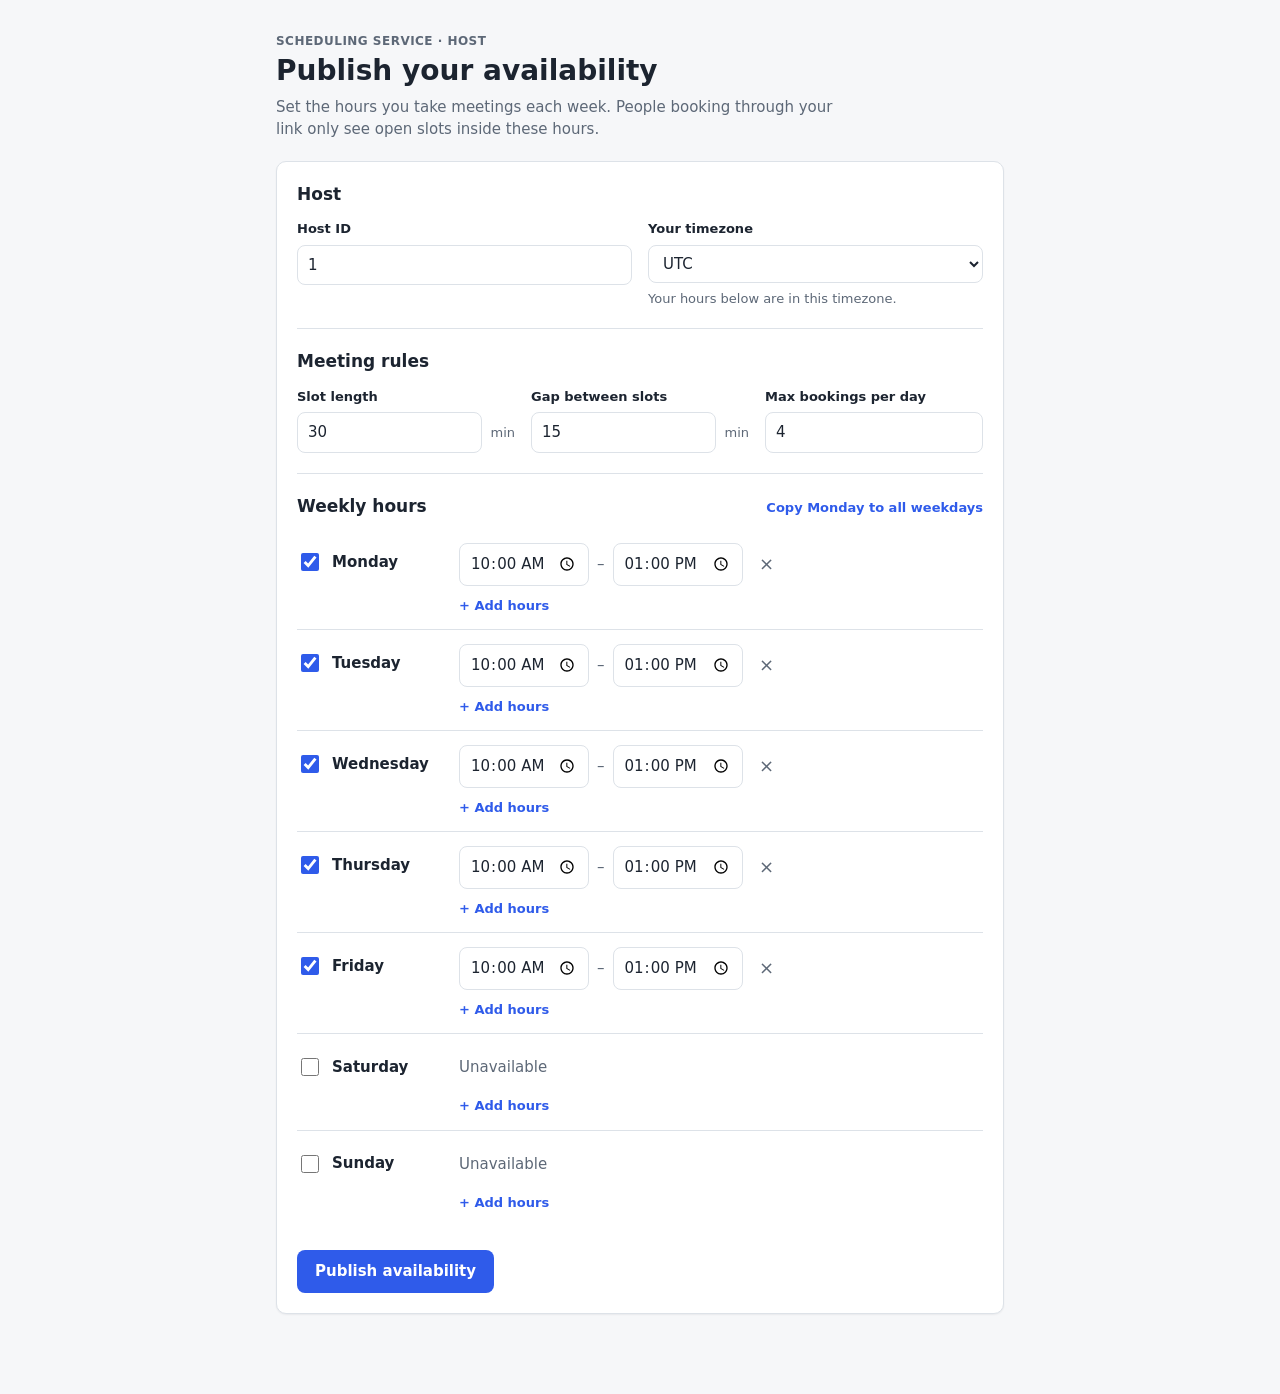
==== src/main/resources/static/host.html @ d370b205 "Add host UI for publishing availability host.html lets a host set their timezone, slot length, gap, " ====
<!doctype html>
<html lang="en">
<head>
  <meta charset="utf-8">
  <meta name="viewport" content="width=device-width, initial-scale=1">
  <title>Host availability</title>
  <link rel="stylesheet" href="css/host.css">
  <script type="module" src="js/host.js"></script>
</head>
<body>
<main class="page">
  <header class="page-header">
    <p class="eyebrow">Scheduling service &middot; Host</p>
    <h1>Publish your availability</h1>
    <p class="lede">Set the hours you take meetings each week. People booking through your link only see open
      slots inside these hours.</p>
  </header>

  <form id="availability-form" class="card" novalidate>
    <section class="section" aria-labelledby="who-heading">
      <h2 id="who-heading">Host</h2>
      <div class="grid grid-2">
        <div class="field">
          <label for="hostId">Host ID</label>
          <input id="hostId" name="hostId" type="number" min="1" step="1" value="1" required>
        </div>
        <div class="field">
          <label for="timezone">Your timezone</label>
          <select id="timezone" name="timezone" required></select>
          <p class="hint">Your hours below are in this timezone.</p>
        </div>
      </div>
    </section>

    <section class="section" aria-labelledby="rules-heading">
      <h2 id="rules-heading">Meeting rules</h2>
      <div class="grid grid-3">
        <div class="field">
          <label for="slotMinutes">Slot length</label>
          <div class="with-unit">
            <input id="slotMinutes" name="slotMinutes" type="number" min="5" max="480" step="5" value="30" required>
            <span class="unit">min</span>
          </div>
        </div>
        <div class="field">
          <label for="gapMinutes">Gap between slots</label>
          <div class="with-unit">
            <input id="gapMinutes" name="gapMinutes" type="number" min="0" max="240" step="5" value="15">
            <span class="unit">min</span>
          </div>
        </div>
        <div class="field">
          <label for="maxPerDay">Max bookings per day</label>
          <input id="maxPerDay" name="maxPerDay" type="number" min="1" max="100" step="1" value="4" required>
        </div>
      </div>
    </section>

    <section class="section" aria-labelledby="week-heading">
      <div class="section-head">
        <h2 id="week-heading">Weekly hours</h2>
        <button type="button" id="copy-monday" class="link-button">Copy Monday to all weekdays</button>
      </div>
      <div id="week" class="week"></div>
    </section>

    <div class="actions">
      <button type="submit" id="publish" class="primary">Publish availability</button>
      <p id="form-error" class="error" role="alert" hidden></p>
    </div>
  </form>

  <section id="result" class="card result" aria-live="polite" hidden></section>
</main>

<template id="day-row">
  <div class="day">
    <label class="day-toggle">
      <input type="checkbox" class="day-enabled">
      <span class="day-name"></span>
    </label>
    <div class="day-body">
      <ul class="windows"></ul>
      <p class="unavailable">Unavailable</p>
      <button type="button" class="link-button add-window">+ Add hours</button>
    </div>
  </div>
</template>

<template id="window-row">
  <li class="window">
    <input type="time" class="window-start" step="300" required>
    <span class="dash" aria-hidden="true">&ndash;</span>
    <input type="time" class="window-end" step="300" required>
    <button type="button" class="icon-button remove-window">&times;</button>
  </li>
</template>
</body>
</html>
---- src/main/resources/static/css/host.css ----
:root {
  --bg: #f6f7f9;
  --surface: #ffffff;
  --text: #1c2430;
  --muted: #5d6877;
  --border: #dde2e8;
  --accent: #2f5bea;
  --accent-text: #ffffff;
  --accent-soft: #e8eefd;
  --success: #1d7a46;
  --danger: #b42318;
  --danger-soft: #fdecea;
  --radius: 10px;
  --shadow: 0 1px 2px rgba(16, 24, 40, 0.06);
  color-scheme: light;
}

@media (prefers-color-scheme: dark) {
  :root {
    --bg: #11151b;
    --surface: #181e26;
    --text: #e6eaf0;
    --muted: #9aa5b3;
    --border: #2a333f;
    --accent: #7b9cff;
    --accent-text: #0e1420;
    --accent-soft: #1f2a44;
    --success: #5cc98b;
    --danger: #ff8a80;
    --danger-soft: #3a1d1b;
    --shadow: none;
    color-scheme: dark;
  }
}

* { box-sizing: border-box; }

body {
  margin: 0;
  background: var(--bg);
  color: var(--text);
  font: 15px/1.5 system-ui, -apple-system, "Segoe UI", Roboto, sans-serif;
}

.page {
  max-width: 760px;
  margin: 0 auto;
  padding: 32px 16px 64px;
}

.page-header { margin-bottom: 20px; }
h1 { font-size: 28px; line-height: 1.2; margin: 4px 0 8px; }
h2 { font-size: 17px; margin: 0 0 12px; }
h3 { font-size: 15px; margin: 20px 0 8px; }
.lede { color: var(--muted); margin: 0; max-width: 60ch; }
.eyebrow {
  margin: 0;
  font-size: 12px;
  font-weight: 600;
  letter-spacing: 0.04em;
  text-transform: uppercase;
  color: var(--muted);
}
.eyebrow.success { color: var(--success); }
.hint { color: var(--muted); font-size: 13px; margin: 6px 0 0; }

.card {
  background: var(--surface);
  border: 1px solid var(--border);
  border-radius: var(--radius);
  box-shadow: var(--shadow);
  padding: 20px;
  margin-bottom: 16px;
}

.section + .section {
  border-top: 1px solid var(--border);
  margin-top: 20px;
  padding-top: 20px;
}
.section-head {
  display: flex;
  align-items: baseline;
  justify-content: space-between;
  gap: 12px;
  flex-wrap: wrap;
  margin-bottom: 12px;
}
.section-head h2 { margin: 0; }

.grid { display: grid; gap: 16px; }
.grid-2 { grid-template-columns: repeat(2, minmax(0, 1fr)); }
.grid-3 { grid-template-columns: repeat(3, minmax(0, 1fr)); }

.field label { display: block; font-weight: 600; font-size: 13px; margin-bottom: 6px; }

input, select {
  font: inherit;
  color: inherit;
  background: var(--surface);
  border: 1px solid var(--border);
  border-radius: 8px;
  padding: 8px 10px;
  min-height: 38px;
  width: 100%;
}
input:focus-visible, select:focus-visible, button:focus-visible {
  outline: 2px solid var(--accent);
  outline-offset: 2px;
}

.with-unit { display: flex; align-items: center; gap: 8px; }
.with-unit .unit { color: var(--muted); font-size: 13px; }

.week { display: grid; gap: 4px; }
.day {
  display: grid;
  grid-template-columns: 150px 1fr;
  gap: 12px;
  align-items: start;
  padding: 10px 0;
  border-bottom: 1px solid var(--border);
}
.day:last-child { border-bottom: 0; }
.day-toggle {
  display: flex;
  align-items: center;
  gap: 10px;
  font-weight: 600;
  min-height: 38px;
  cursor: pointer;
}
.day-toggle input { width: 18px; height: 18px; min-height: 0; accent-color: var(--accent); }
.day-body { display: flex; flex-direction: column; align-items: flex-start; gap: 6px; }
.windows { list-style: none; margin: 0; padding: 0; display: grid; gap: 6px; }
.window { display: flex; align-items: center; gap: 8px; }
.window input { width: 130px; }
.dash { color: var(--muted); }
.unavailable { display: none; margin: 0; min-height: 38px; line-height: 38px; color: var(--muted); }
.day.is-off .unavailable { display: block; }
.day.is-off .windows { display: none; }

button { font: inherit; cursor: pointer; }
button:disabled { cursor: progress; opacity: 0.7; }
.primary {
  background: var(--accent);
  color: var(--accent-text);
  border: 0;
  border-radius: 8px;
  padding: 10px 18px;
  font-weight: 600;
  min-height: 42px;
}
.link-button {
  background: none;
  border: 0;
  padding: 4px 0;
  color: var(--accent);
  font-weight: 600;
  font-size: 13px;
}
.icon-button {
  background: none;
  border: 1px solid transparent;
  border-radius: 6px;
  color: var(--muted);
  width: 32px;
  height: 32px;
  font-size: 18px;
  line-height: 1;
}
.icon-button:hover { border-color: var(--border); color: var(--text); }

.actions {
  display: flex;
  align-items: center;
  gap: 16px;
  flex-wrap: wrap;
  margin-top: 24px;
}
.error {
  margin: 0;
  padding: 8px 12px;
  border-radius: 8px;
  background: var(--danger-soft);
  color: var(--danger);
  font-size: 14px;
}

.result h2 { font-size: 20px; margin: 4px 0; }
.summary { margin: 0; color: var(--muted); }
.summary strong { color: var(--text); }
.slot-days {
  display: grid;
  grid-template-columns: max-content 1fr;
  gap: 8px 16px;
  margin: 0;
}
.slot-days dt { font-weight: 600; line-height: 30px; }
.slot-days dd { margin: 0; display: flex; flex-wrap: wrap; gap: 6px; }
.chip {
  display: inline-block;
  padding: 4px 10px;
  border-radius: 999px;
  background: var(--accent-soft);
  color: var(--text);
  font-size: 13px;
  font-variant-numeric: tabular-nums;
}

@media (max-width: 600px) {
  .grid-2, .grid-3 { grid-template-columns: 1fr; }
  .day { grid-template-columns: 1fr; gap: 4px; }
  .window input { width: 112px; }
  .slot-days { grid-template-columns: 1fr; gap: 4px; }
  .slot-days dd { margin-bottom: 8px; }
}
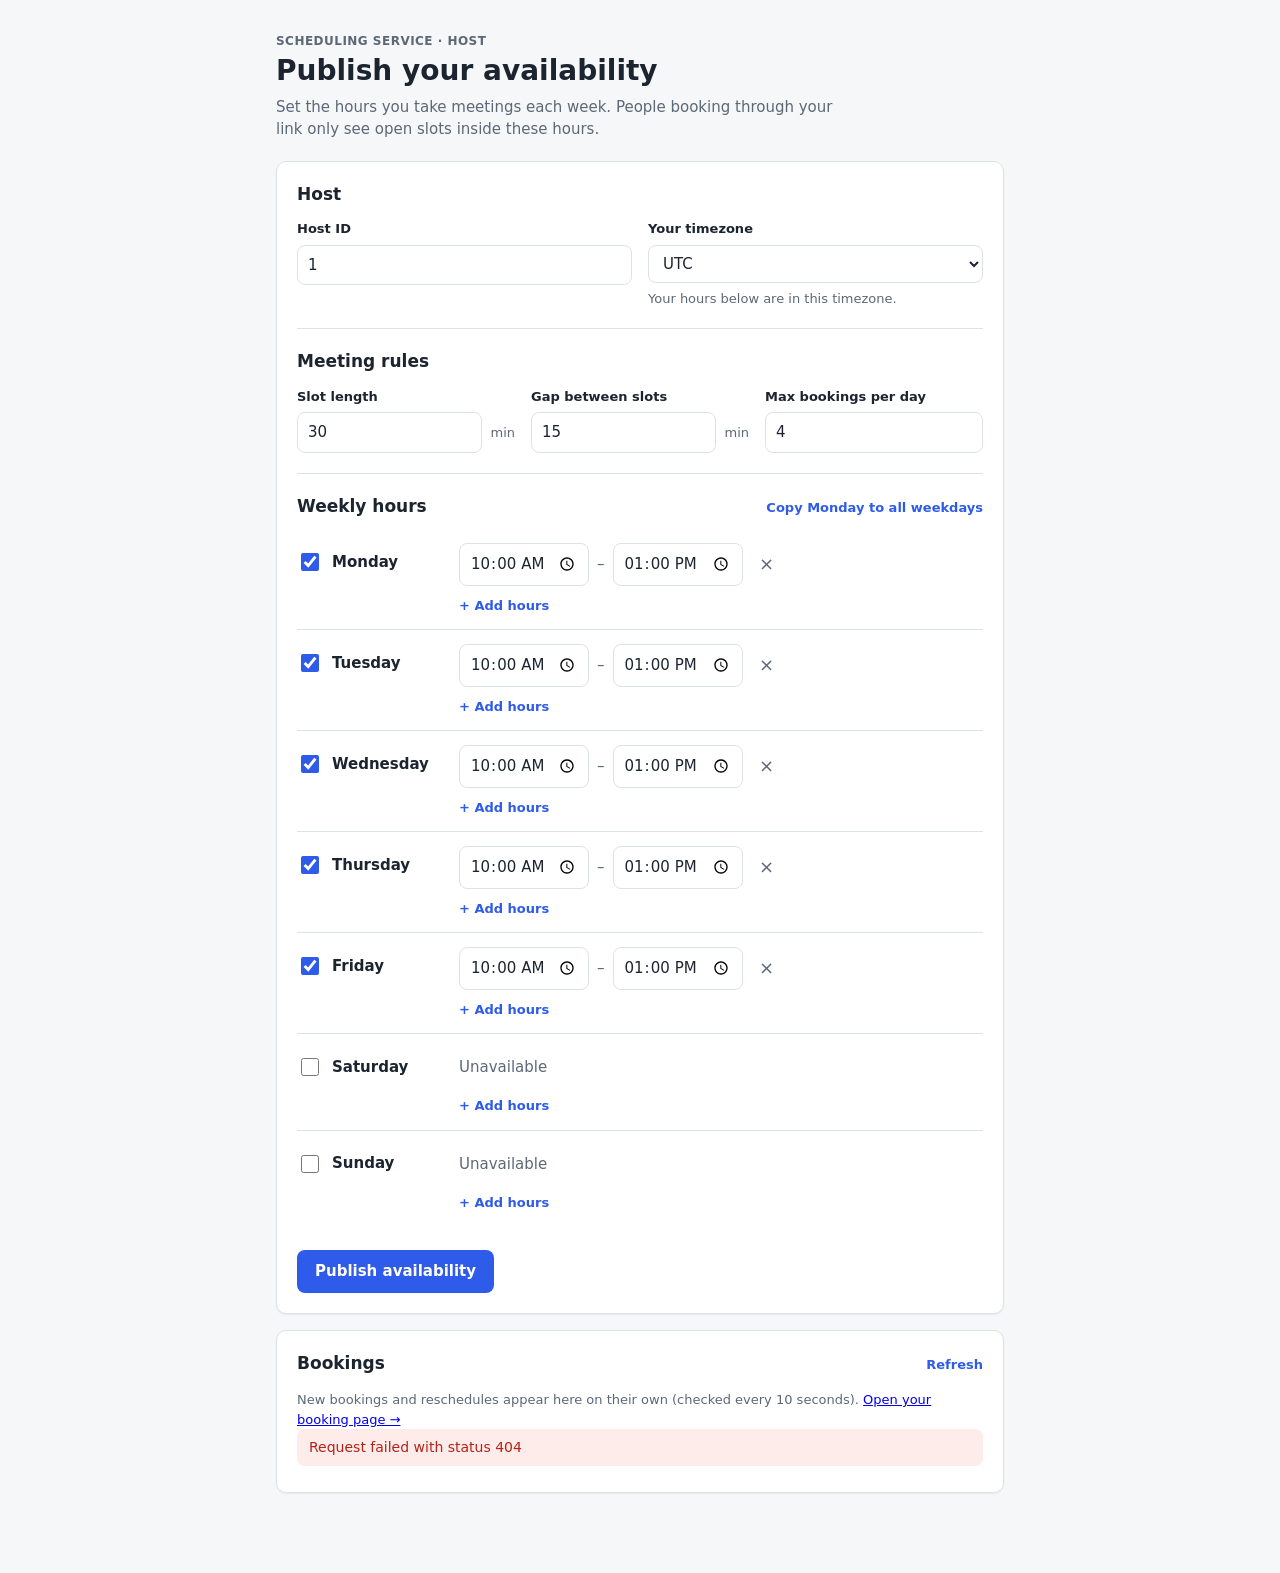
==== commit 8fb05c73: "Add user booking page, /get-available-slots and /book-slot; host sees bookings live Booking (server)" ====
--- a/src/main/resources/static/host.html
+++ b/src/main/resources/static/host.html
@@ -4,7 +4,7 @@
   <meta charset="utf-8">
   <meta name="viewport" content="width=device-width, initial-scale=1">
   <title>Host availability</title>
-  <link rel="stylesheet" href="css/host.css">
+  <link rel="stylesheet" href="css/app.css">
   <script type="module" src="js/host.js"></script>
 </head>
 <body>
@@ -71,6 +71,17 @@
   </form>
 
   <section id="result" class="card result" aria-live="polite" hidden></section>
+
+  <section class="card" aria-labelledby="bookings-heading">
+    <div class="section-head">
+      <h2 id="bookings-heading">Bookings</h2>
+      <button type="button" id="refresh-bookings" class="link-button">Refresh</button>
+    </div>
+    <p class="hint">New bookings and reschedules appear here on their own (checked every 10 seconds).
+      <a id="booking-link" href="book.html?hosts=1">Open your booking page &rarr;</a></p>
+    <div id="bookings" aria-live="polite"></div>
+    <p id="bookings-updated" class="hint"></p>
+  </section>
 </main>
 
 <template id="day-row">
--- a/src/main/resources/static/css/app.css
+++ b/src/main/resources/static/css/app.css
@@ -0,0 +1,290 @@
+:root {
+  --bg: #f6f7f9;
+  --surface: #ffffff;
+  --text: #1c2430;
+  --muted: #5d6877;
+  --border: #dde2e8;
+  --accent: #2f5bea;
+  --accent-text: #ffffff;
+  --accent-soft: #e8eefd;
+  --success: #1d7a46;
+  --danger: #b42318;
+  --danger-soft: #fdecea;
+  --radius: 10px;
+  --shadow: 0 1px 2px rgba(16, 24, 40, 0.06);
+  color-scheme: light;
+}
+
+@media (prefers-color-scheme: dark) {
+  :root {
+    --bg: #11151b;
+    --surface: #181e26;
+    --text: #e6eaf0;
+    --muted: #9aa5b3;
+    --border: #2a333f;
+    --accent: #7b9cff;
+    --accent-text: #0e1420;
+    --accent-soft: #1f2a44;
+    --success: #5cc98b;
+    --danger: #ff8a80;
+    --danger-soft: #3a1d1b;
+    --shadow: none;
+    color-scheme: dark;
+  }
+}
+
+* { box-sizing: border-box; }
+
+body {
+  margin: 0;
+  background: var(--bg);
+  color: var(--text);
+  font: 15px/1.5 system-ui, -apple-system, "Segoe UI", Roboto, sans-serif;
+}
+
+.page {
+  max-width: 760px;
+  margin: 0 auto;
+  padding: 32px 16px 64px;
+}
+
+.page-header { margin-bottom: 20px; }
+h1 { font-size: 28px; line-height: 1.2; margin: 4px 0 8px; }
+h2 { font-size: 17px; margin: 0 0 12px; }
+h3 { font-size: 15px; margin: 20px 0 8px; }
+.lede { color: var(--muted); margin: 0; max-width: 60ch; }
+.eyebrow {
+  margin: 0;
+  font-size: 12px;
+  font-weight: 600;
+  letter-spacing: 0.04em;
+  text-transform: uppercase;
+  color: var(--muted);
+}
+.eyebrow.success { color: var(--success); }
+.hint { color: var(--muted); font-size: 13px; margin: 6px 0 0; }
+
+.card {
+  background: var(--surface);
+  border: 1px solid var(--border);
+  border-radius: var(--radius);
+  box-shadow: var(--shadow);
+  padding: 20px;
+  margin-bottom: 16px;
+}
+
+.section + .section {
+  border-top: 1px solid var(--border);
+  margin-top: 20px;
+  padding-top: 20px;
+}
+.section-head {
+  display: flex;
+  align-items: baseline;
+  justify-content: space-between;
+  gap: 12px;
+  flex-wrap: wrap;
+  margin-bottom: 12px;
+}
+.section-head h2 { margin: 0; }
+
+.grid { display: grid; gap: 16px; }
+.grid-2 { grid-template-columns: repeat(2, minmax(0, 1fr)); }
+.grid-3 { grid-template-columns: repeat(3, minmax(0, 1fr)); }
+
+.field label { display: block; font-weight: 600; font-size: 13px; margin-bottom: 6px; }
+
+input, select {
+  font: inherit;
+  color: inherit;
+  background: var(--surface);
+  border: 1px solid var(--border);
+  border-radius: 8px;
+  padding: 8px 10px;
+  min-height: 38px;
+  width: 100%;
+}
+input:focus-visible, select:focus-visible, button:focus-visible {
+  outline: 2px solid var(--accent);
+  outline-offset: 2px;
+}
+
+.with-unit { display: flex; align-items: center; gap: 8px; }
+.with-unit .unit { color: var(--muted); font-size: 13px; }
+
+.week { display: grid; gap: 4px; }
+.day {
+  display: grid;
+  grid-template-columns: 150px 1fr;
+  gap: 12px;
+  align-items: start;
+  padding: 10px 0;
+  border-bottom: 1px solid var(--border);
+}
+.day:last-child { border-bottom: 0; }
+.day-toggle {
+  display: flex;
+  align-items: center;
+  gap: 10px;
+  font-weight: 600;
+  min-height: 38px;
+  cursor: pointer;
+}
+.day-toggle input { width: 18px; height: 18px; min-height: 0; accent-color: var(--accent); }
+.day-body { display: flex; flex-direction: column; align-items: flex-start; gap: 6px; }
+.windows { list-style: none; margin: 0; padding: 0; display: grid; gap: 6px; }
+.window { display: flex; align-items: center; gap: 8px; }
+.window input { width: 130px; }
+.dash { color: var(--muted); }
+.unavailable { display: none; margin: 0; min-height: 38px; line-height: 38px; color: var(--muted); }
+.day.is-off .unavailable { display: block; }
+.day.is-off .windows { display: none; }
+
+button { font: inherit; cursor: pointer; }
+button:disabled { cursor: progress; opacity: 0.7; }
+.primary {
+  background: var(--accent);
+  color: var(--accent-text);
+  border: 0;
+  border-radius: 8px;
+  padding: 10px 18px;
+  font-weight: 600;
+  min-height: 42px;
+}
+.link-button {
+  background: none;
+  border: 0;
+  padding: 4px 0;
+  color: var(--accent);
+  font-weight: 600;
+  font-size: 13px;
+}
+.icon-button {
+  background: none;
+  border: 1px solid transparent;
+  border-radius: 6px;
+  color: var(--muted);
+  width: 32px;
+  height: 32px;
+  font-size: 18px;
+  line-height: 1;
+}
+.icon-button:hover { border-color: var(--border); color: var(--text); }
+
+.actions {
+  display: flex;
+  align-items: center;
+  gap: 16px;
+  flex-wrap: wrap;
+  margin-top: 24px;
+}
+.error {
+  margin: 0;
+  padding: 8px 12px;
+  border-radius: 8px;
+  background: var(--danger-soft);
+  color: var(--danger);
+  font-size: 14px;
+}
+
+.result h2 { font-size: 20px; margin: 4px 0; }
+.summary { margin: 0; color: var(--muted); }
+.summary strong { color: var(--text); }
+.slot-days {
+  display: grid;
+  grid-template-columns: max-content 1fr;
+  gap: 8px 16px;
+  margin: 0;
+}
+.slot-days dt { font-weight: 600; line-height: 30px; }
+.slot-days dd { margin: 0; display: flex; flex-wrap: wrap; gap: 6px; }
+.chip {
+  display: inline-block;
+  padding: 4px 10px;
+  border-radius: 999px;
+  background: var(--accent-soft);
+  color: var(--text);
+  font-size: 13px;
+  font-variant-numeric: tabular-nums;
+}
+
+@media (max-width: 600px) {
+  .grid-2, .grid-3 { grid-template-columns: 1fr; }
+  .day { grid-template-columns: 1fr; gap: 4px; }
+  .window input { width: 112px; }
+  .slot-days { grid-template-columns: 1fr; gap: 4px; }
+  .slot-days dd { margin-bottom: 8px; }
+}
+
+/* ---- Booking page and host bookings ---- */
+.page-wide { max-width: 1040px; }
+
+.secondary {
+  background: var(--surface);
+  color: var(--text);
+  border: 1px solid var(--border);
+  border-radius: 8px;
+  min-width: 38px;
+  min-height: 34px;
+  padding: 4px 10px;
+}
+.secondary:disabled { opacity: 0.4; cursor: default; }
+
+.week-nav { display: flex; align-items: center; gap: 8px; }
+.range { font-weight: 600; font-size: 14px; min-width: 150px; text-align: center; }
+
+.days {
+  display: grid;
+  grid-template-columns: repeat(7, minmax(0, 1fr));
+  gap: 10px;
+}
+.day-col { display: flex; flex-direction: column; gap: 6px; min-width: 0; }
+.day-col h3 { margin: 0 0 4px; font-size: 13px; color: var(--muted); }
+.slot {
+  display: flex;
+  flex-direction: column;
+  align-items: center;
+  gap: 2px;
+  padding: 8px 4px;
+  border: 1px solid var(--accent);
+  border-radius: 8px;
+  background: var(--surface);
+  color: var(--accent);
+  font-weight: 600;
+  font-variant-numeric: tabular-nums;
+}
+.slot:hover:not(:disabled) { background: var(--accent-soft); }
+.slot[aria-pressed="true"] { background: var(--accent); color: var(--accent-text); }
+.slot:disabled { border-color: var(--border); color: var(--muted); cursor: not-allowed; }
+.slot-hosts { font-size: 11px; font-weight: 500; opacity: 0.8; }
+
+.banner { margin: 0 0 12px; padding: 8px 12px; border-radius: 8px; font-size: 14px; }
+.banner-info { background: var(--accent-soft); color: var(--text); }
+.banner-warn { background: #fff4e5; color: #8a4b00; }
+.banner-error { background: var(--danger-soft); color: var(--danger); }
+
+table.bookings { width: 100%; border-collapse: collapse; font-size: 14px; margin-top: 8px; }
+table.bookings th {
+  text-align: left;
+  font-size: 12px;
+  color: var(--muted);
+  font-weight: 600;
+  padding: 6px 8px;
+  border-bottom: 1px solid var(--border);
+}
+table.bookings td { padding: 8px; border-bottom: 1px solid var(--border); vertical-align: top; }
+table.bookings .hint { margin: 0; }
+.nowrap { white-space: nowrap; }
+.chip-warn { background: #fff4e5; color: #8a4b00; }
+
+@media (prefers-color-scheme: dark) {
+  .banner-warn, .chip-warn { background: #3a2a12; color: #ffc46b; }
+}
+
+@media (max-width: 760px) {
+  .days { grid-template-columns: repeat(2, minmax(0, 1fr)); }
+}
+@media (max-width: 420px) {
+  .days { grid-template-columns: 1fr; }
+  .range { min-width: 0; }
+}
